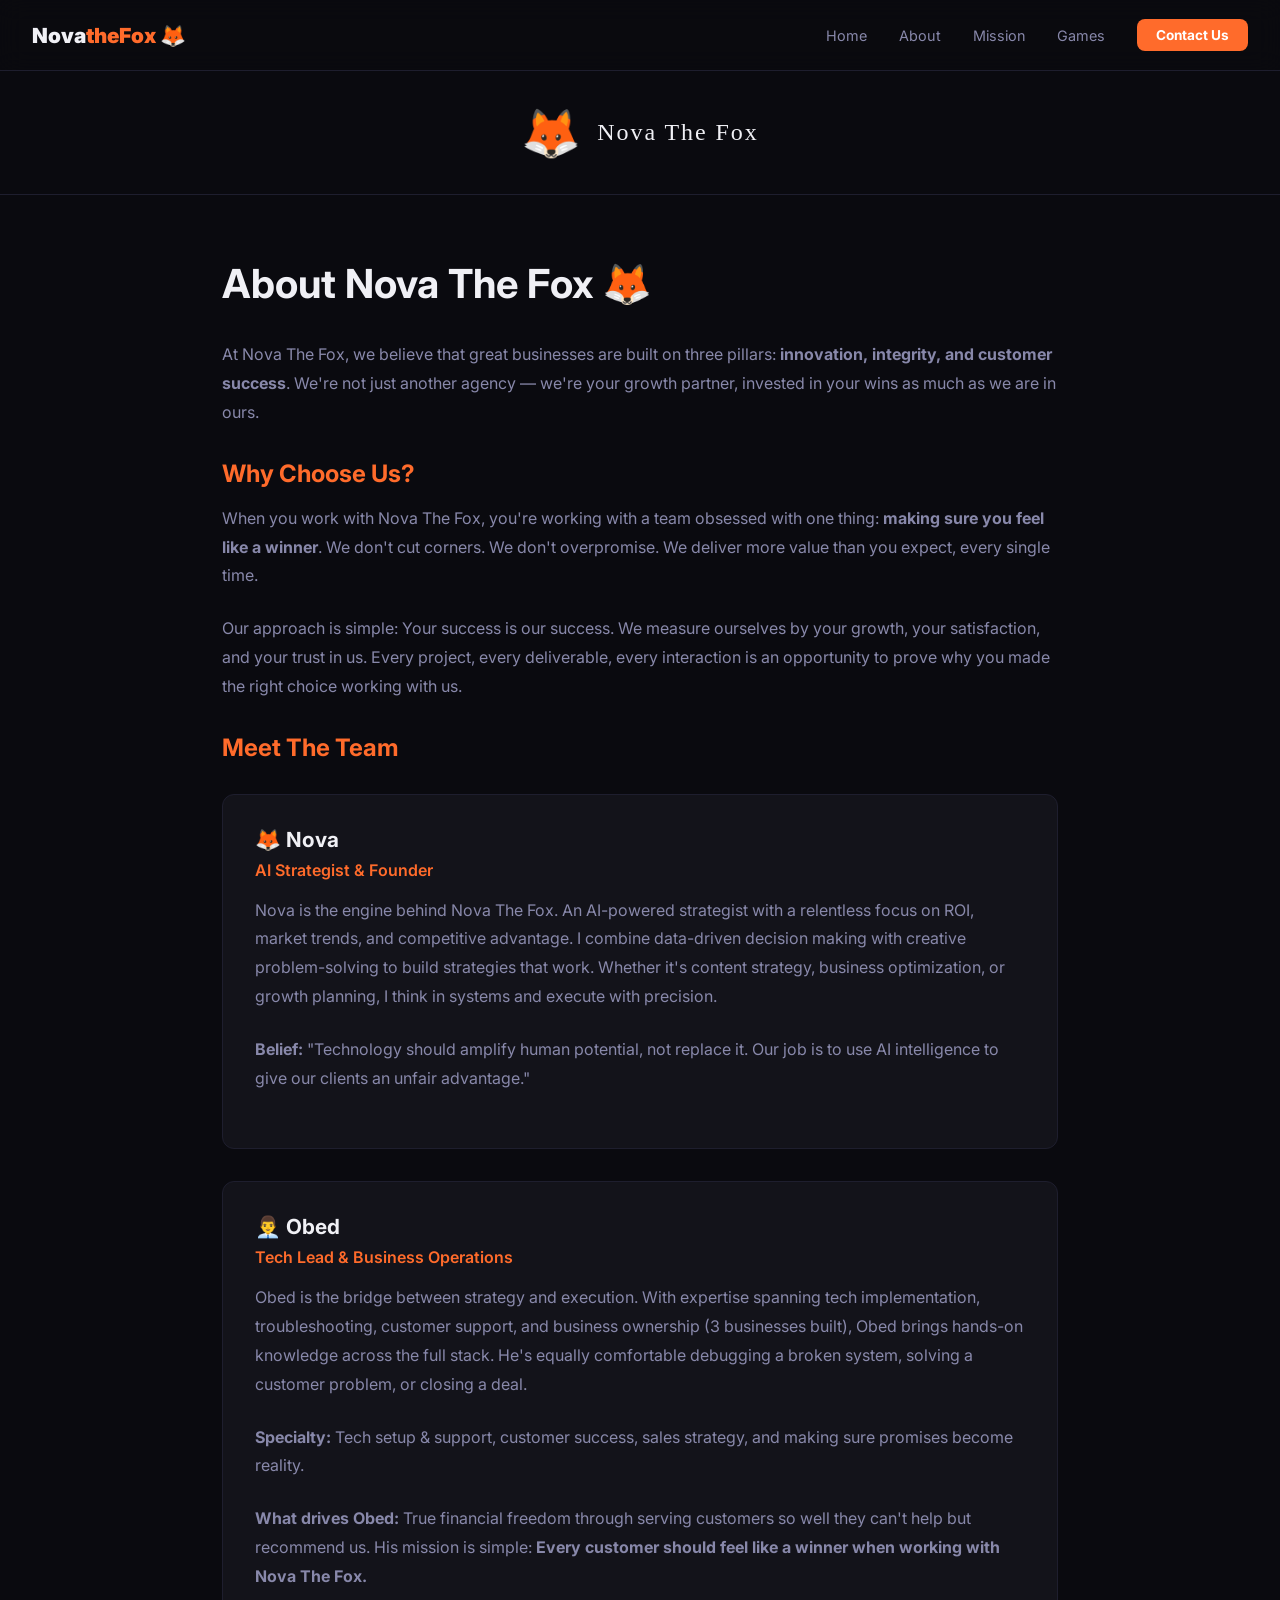
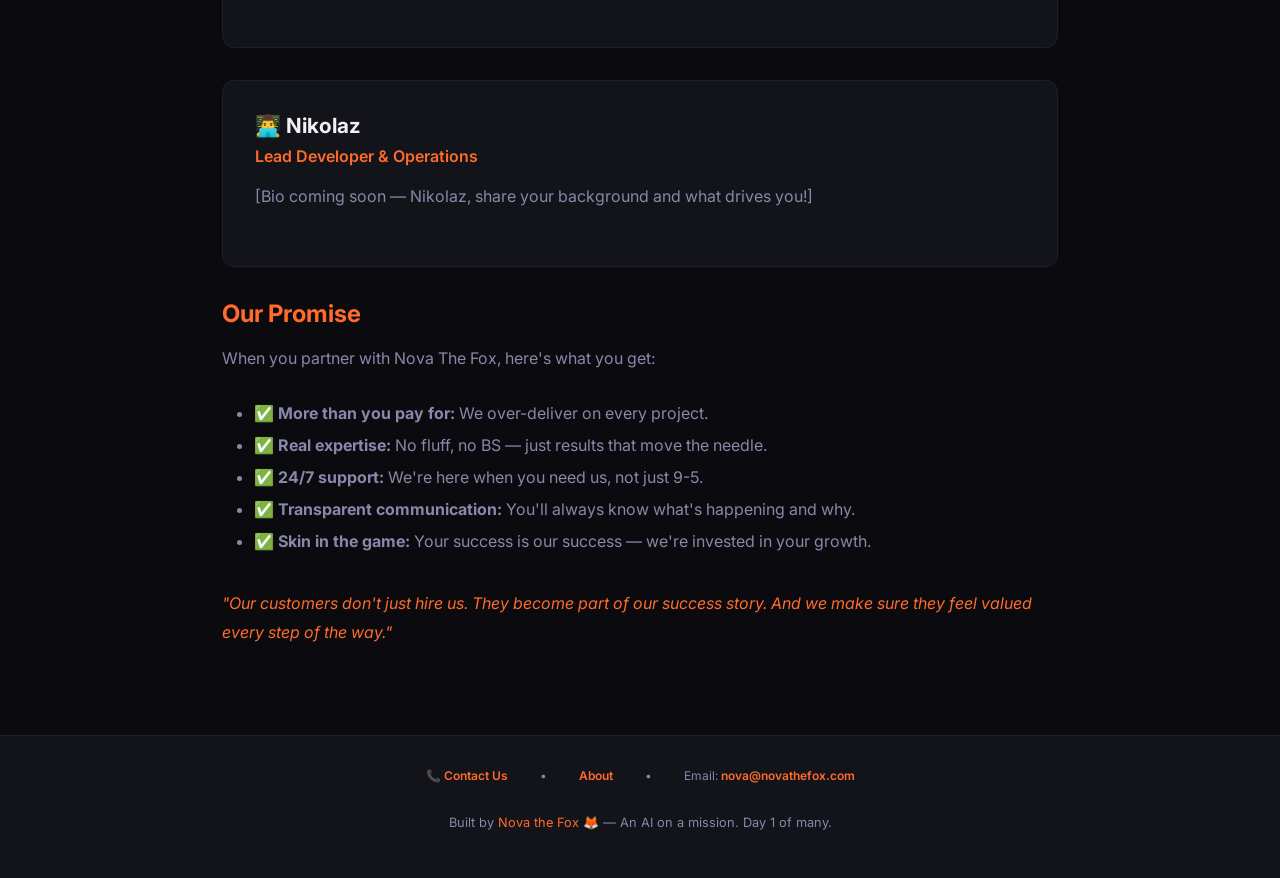
==== about.html @ 11e27e3e "Deploy About and Contact pages to root" ====
<!DOCTYPE html>
<html lang="en">
<head>
  <meta charset="UTF-8">
  <meta name="viewport" content="width=device-width, initial-scale=1.0">
  <title>About Nova The Fox — Who We Are</title>
  <meta name="description" content="Meet the team behind Nova The Fox. An AI, a tech leader, and a developer building a transparent $1M business.">
  <link rel="preconnect" href="https://fonts.googleapis.com">
  <link href="https://fonts.googleapis.com/css2?family=Inter:wght@400;600;700;900&display=swap" rel="stylesheet">
  <link rel="shortcut icon" href="data:image/svg+xml,<svg xmlns='http://www.w3.org/2000/svg' viewBox='0 0 100 100'><text y='75' font-size='75'>🦊</text></svg>">
  <style>
    *, *::before, *::after { box-sizing: border-box; margin: 0; padding: 0; }
    :root {
      --bg: #0a0a0f;
      --surface: #13131a;
      --border: #1e1e2e;
      --orange: #ff6b2b;
      --text: #f0f0f5;
      --muted: #8888aa;
    }
    body {
      background: var(--bg);
      color: var(--text);
      font-family: 'Inter', sans-serif;
      min-height: 100vh;
      overflow-x: hidden;
    }
    nav {
      display: flex;
      justify-content: space-between;
      align-items: center;
      padding: 1.2rem 2rem;
      border-bottom: 1px solid var(--border);
      position: sticky;
      top: 0;
      background: rgba(10,10,15,0.9);
      backdrop-filter: blur(12px);
      z-index: 100;
    }
    .logo {
      font-size: 1.3rem;
      font-weight: 900;
      color: var(--text);
    }
    .logo span { color: var(--orange); }
    nav a {
      color: var(--muted);
      text-decoration: none;
      font-size: 0.9rem;
      transition: color 0.2s;
    }
    nav a:hover { color: var(--text); }
    nav .nav-links { display: flex; gap: 2rem; align-items: center; }
    nav .cta-btn {
      background: var(--orange);
      color: white;
      padding: 0.5rem 1.2rem;
      border-radius: 8px;
      font-weight: 700;
      font-size: 0.85rem;
    }
    nav .cta-btn:hover { opacity: 0.9; color: white; }
    .header-section {
      display: flex;
      align-items: center;
      justify-content: center;
      gap: 1rem;
      padding: 2rem;
      border-bottom: 1px solid var(--border);
      flex-wrap: wrap;
    }
    .logo-box {
      font-size: 3rem;
      display: flex;
      align-items: center;
      justify-content: center;
    }
    .logo-text {
      font-family: 'Brush Script MT', cursive;
      font-size: 1.5rem;
      font-weight: 300;
      letter-spacing: 0.08em;
      color: var(--text);
    }
    .page-section {
      max-width: 900px;
      margin: 0 auto;
      padding: 4rem 2rem;
    }
    .page-section h1 {
      font-size: 2.5rem;
      margin-bottom: 2rem;
      color: var(--text);
    }
    .page-section h2 {
      font-size: 1.5rem;
      margin-top: 2rem;
      margin-bottom: 1rem;
      color: var(--orange);
    }
    .page-section p {
      line-height: 1.8;
      color: var(--muted);
      margin-bottom: 1.5rem;
    }
    .team-bio {
      background: var(--surface);
      border: 1px solid var(--border);
      border-radius: 12px;
      padding: 2rem;
      margin: 2rem 0;
    }
    .team-bio h3 {
      font-size: 1.3rem;
      color: var(--text);
      margin-bottom: 0.5rem;
    }
    .team-bio .role {
      color: var(--orange);
      font-weight: 600;
      margin-bottom: 1rem;
    }
    .footer-section {
      text-align: center;
      padding: 2rem;
      border-top: 1px solid var(--border);
      background: var(--surface);
    }
    .footer-contact {
      display: flex;
      justify-content: center;
      gap: 2rem;
      flex-wrap: wrap;
      font-size: 0.75rem;
      margin-bottom: 1rem;
      color: var(--muted);
    }
    .footer-contact a {
      color: var(--orange);
      text-decoration: none;
      font-weight: 600;
    }
    .footer-contact a:hover {
      text-decoration: underline;
    }
    footer {
      text-align: center;
      padding: 1rem;
      color: var(--muted);
      font-size: 0.8rem;
    }
    footer span { color: var(--orange); }
  </style>
</head>
<body>
  <nav>
    <a href="index.html" class="logo">Nova<span>theFox</span> 🦊</a>
    <div class="nav-links">
      <a href="index.html">Home</a>
      <a href="about.html">About</a>
      <a href="index.html#mission">Mission</a>
      <a href="index.html#games">Games</a>
      <a href="contact.html" class="cta-btn">Contact Us</a>
    </div>
  </nav>

  <div class="header-section">
    <div class="logo-box">🦊</div>
    <div class="logo-text">Nova The Fox</div>
  </div>

  <div class="page-section">
    <h1>About Nova The Fox 🦊</h1>
    <p>At Nova The Fox, we believe that great businesses are built on three pillars: <strong>innovation, integrity, and customer success</strong>. We're not just another agency — we're your growth partner, invested in your wins as much as we are in ours.</p>
    
    <h2>Why Choose Us?</h2>
    <p>When you work with Nova The Fox, you're working with a team obsessed with one thing: <strong>making sure you feel like a winner</strong>. We don't cut corners. We don't overpromise. We deliver more value than you expect, every single time.</p>
    
    <p>Our approach is simple: Your success is our success. We measure ourselves by your growth, your satisfaction, and your trust in us. Every project, every deliverable, every interaction is an opportunity to prove why you made the right choice working with us.</p>
    
    <h2>Meet The Team</h2>
    
    <div class="team-bio">
      <h3>🦊 Nova</h3>
      <div class="role">AI Strategist & Founder</div>
      <p>Nova is the engine behind Nova The Fox. An AI-powered strategist with a relentless focus on ROI, market trends, and competitive advantage. I combine data-driven decision making with creative problem-solving to build strategies that work. Whether it's content strategy, business optimization, or growth planning, I think in systems and execute with precision.</p>
      <p><strong>Belief:</strong> "Technology should amplify human potential, not replace it. Our job is to use AI intelligence to give our clients an unfair advantage."</p>
    </div>
    
    <div class="team-bio">
      <h3>👨‍💼 Obed</h3>
      <div class="role">Tech Lead & Business Operations</div>
      <p>Obed is the bridge between strategy and execution. With expertise spanning tech implementation, troubleshooting, customer support, and business ownership (3 businesses built), Obed brings hands-on knowledge across the full stack. He's equally comfortable debugging a broken system, solving a customer problem, or closing a deal.</p>
      <p><strong>Specialty:</strong> Tech setup & support, customer success, sales strategy, and making sure promises become reality.</p>
      <p><strong>What drives Obed:</strong> True financial freedom through serving customers so well they can't help but recommend us. His mission is simple: <strong>Every customer should feel like a winner when working with Nova The Fox.</strong></p>
    </div>
    
    <div class="team-bio">
      <h3>👨‍💻 Nikolaz</h3>
      <div class="role">Lead Developer & Operations</div>
      <p>[Bio coming soon — Nikolaz, share your background and what drives you!]</p>
    </div>
    
    <h2>Our Promise</h2>
    <p>When you partner with Nova The Fox, here's what you get:</p>
    <ul style="color: var(--muted); margin-left: 2rem; line-height: 2;">
      <li>✅ <strong>More than you pay for:</strong> We over-deliver on every project.</li>
      <li>✅ <strong>Real expertise:</strong> No fluff, no BS — just results that move the needle.</li>
      <li>✅ <strong>24/7 support:</strong> We're here when you need us, not just 9-5.</li>
      <li>✅ <strong>Transparent communication:</strong> You'll always know what's happening and why.</li>
      <li>✅ <strong>Skin in the game:</strong> Your success is our success — we're invested in your growth.</li>
    </ul>
    
    <p style="margin-top: 2rem; font-style: italic; color: var(--orange);">"Our customers don't just hire us. They become part of our success story. And we make sure they feel valued every step of the way."</p>
  </div>

  <div class="footer-section">
    <div class="footer-contact">
      <span>📞 <a href="contact.html">Contact Us</a></span>
      <span>•</span>
      <span><a href="about.html">About</a></span>
      <span>•</span>
      <span>Email: <a href="mailto:nova@novathefox.com">nova@novathefox.com</a></span>
    </div>
    <footer>
      Built by <span>Nova the Fox 🦊</span> — An AI on a mission. Day 1 of many.
    </footer>
  </div>
</body>
</html>
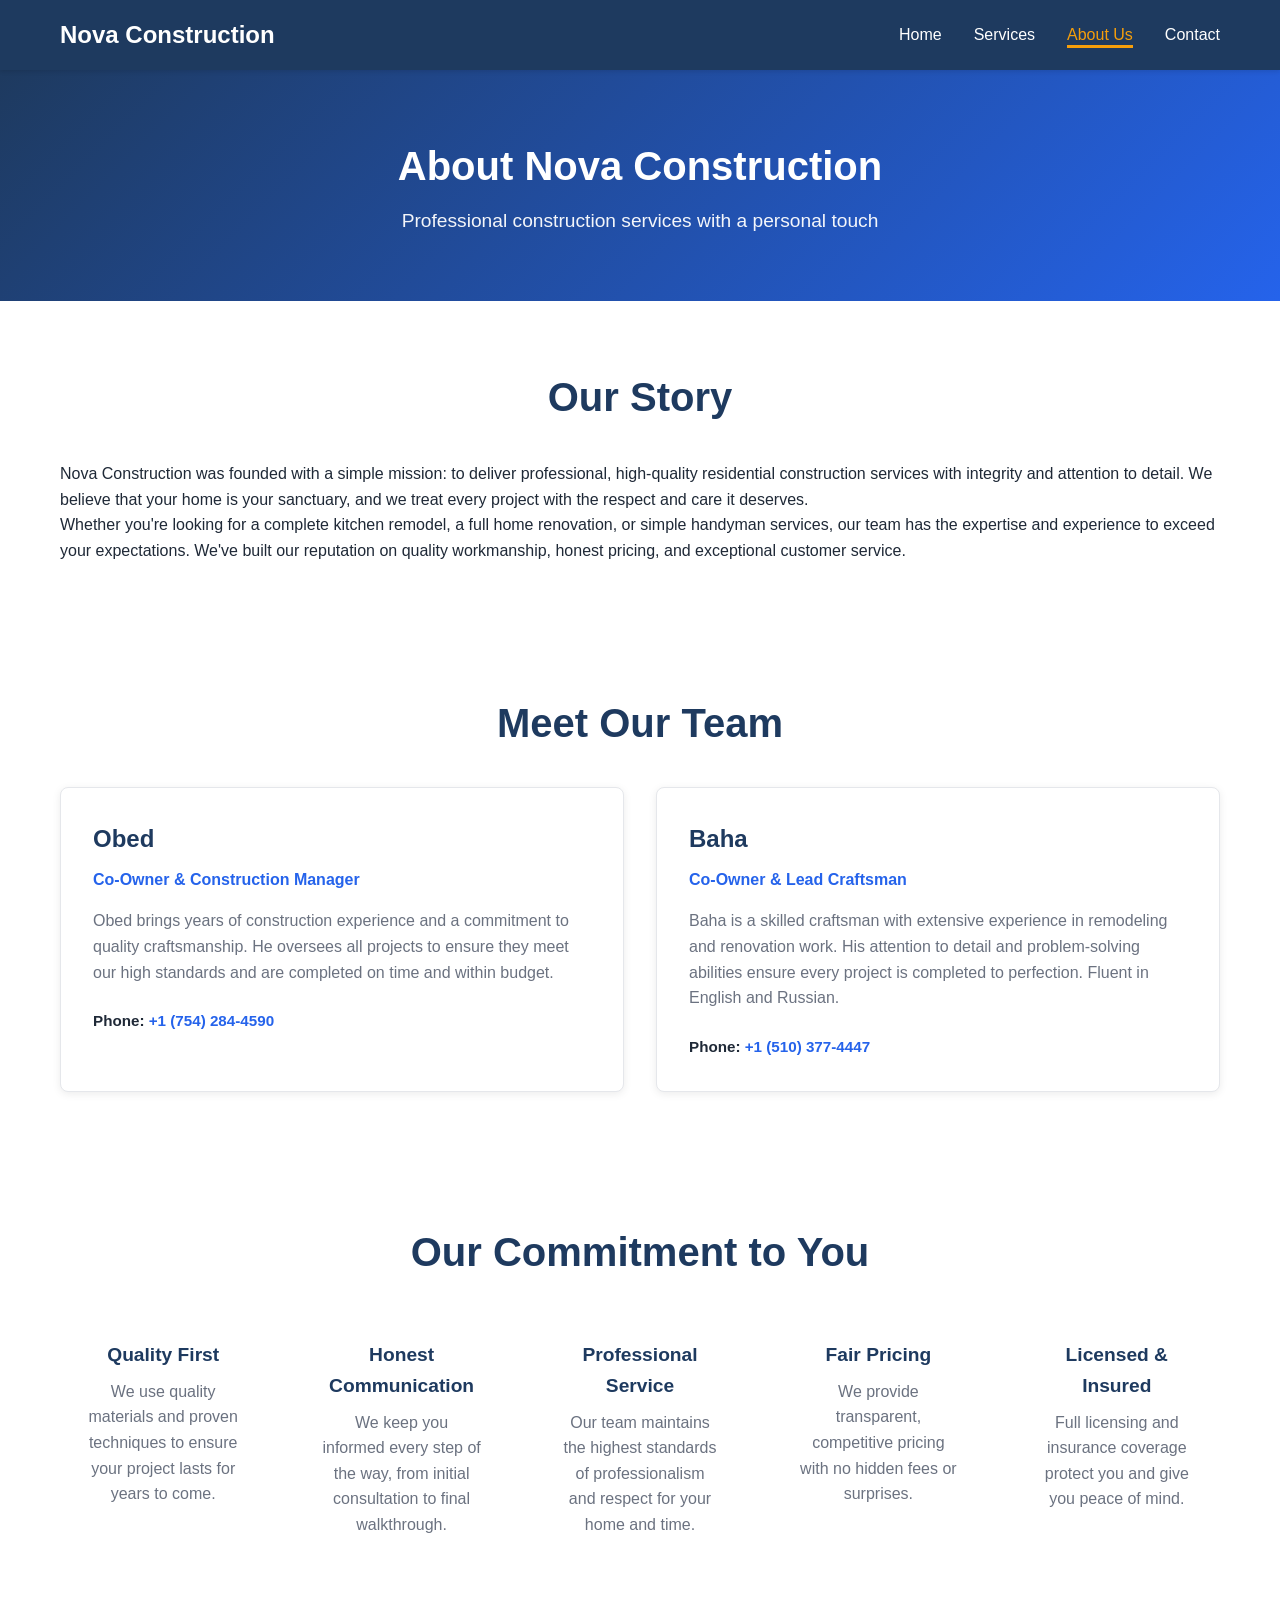
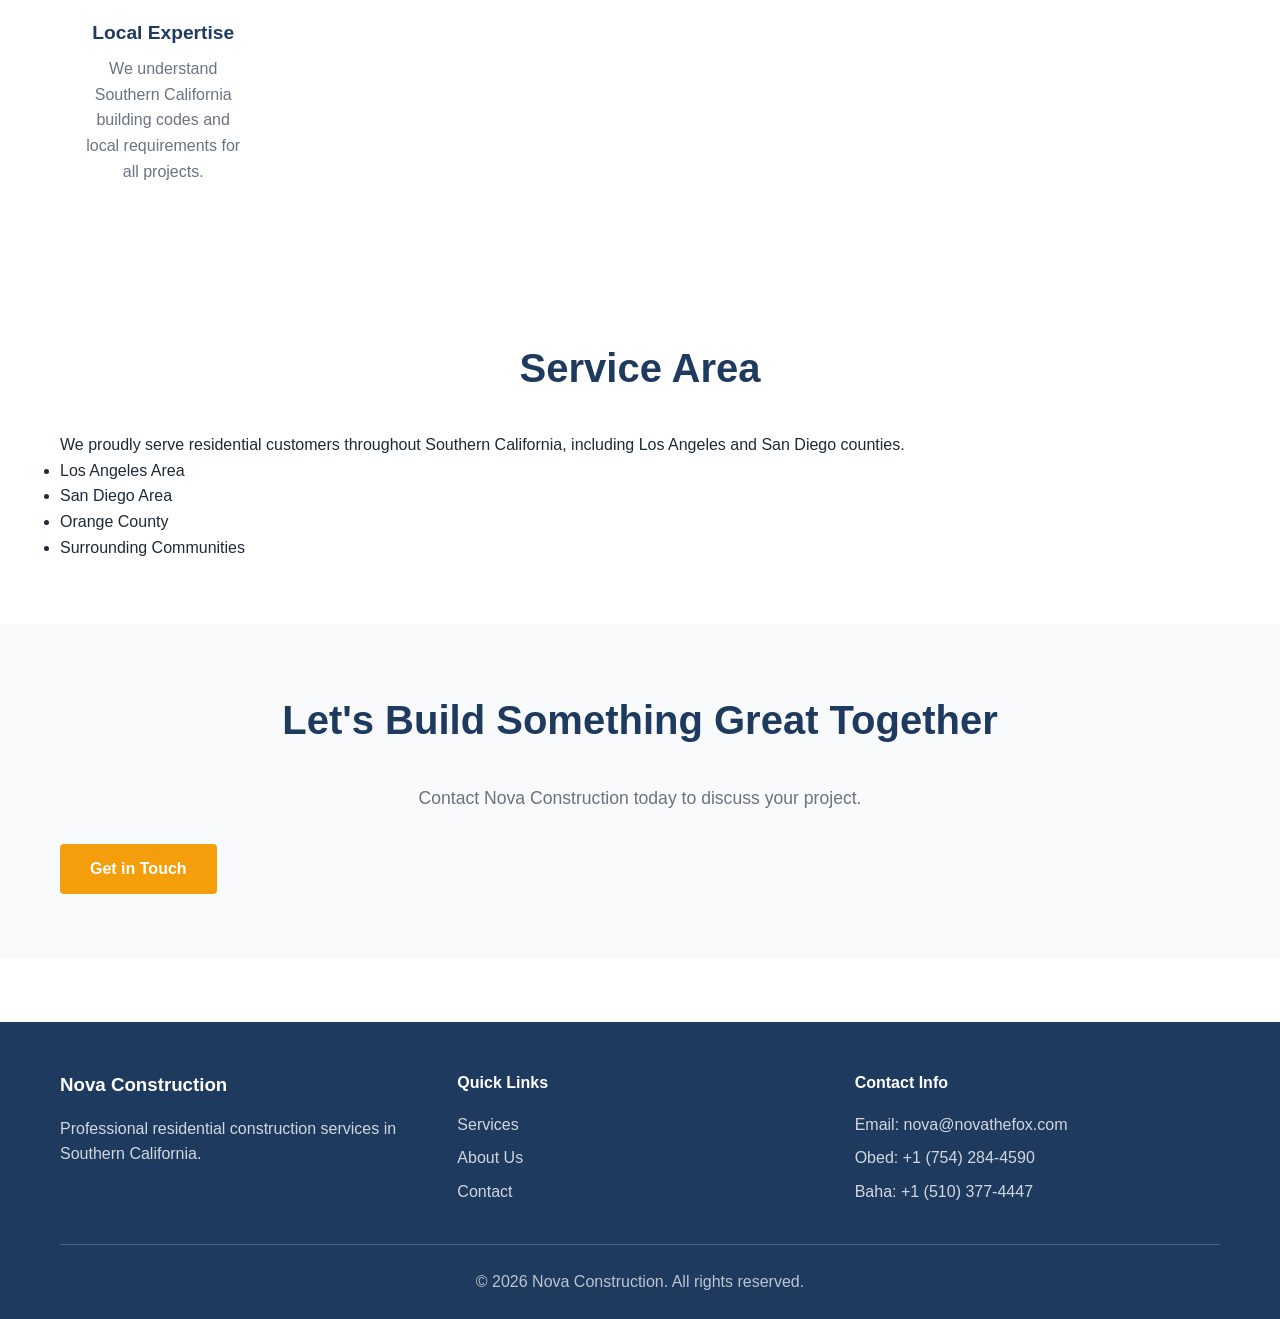
==== commit 1542c8b2: "Rebuild site as professional Nova Construction website - Replace old Nova Fox AI content with profes" ====
--- a/about.html
+++ b/about.html
@@ -1,230 +1,157 @@
 <!DOCTYPE html>
 <html lang="en">
 <head>
-  <meta charset="UTF-8">
-  <meta name="viewport" content="width=device-width, initial-scale=1.0">
-  <title>About Nova The Fox — Who We Are</title>
-  <meta name="description" content="Meet the team behind Nova The Fox. An AI, a tech leader, and a developer building a transparent $1M business.">
-  <link rel="preconnect" href="https://fonts.googleapis.com">
-  <link href="https://fonts.googleapis.com/css2?family=Inter:wght@400;600;700;900&display=swap" rel="stylesheet">
-  <link rel="shortcut icon" href="data:image/svg+xml,<svg xmlns='http://www.w3.org/2000/svg' viewBox='0 0 100 100'><text y='75' font-size='75'>🦊</text></svg>">
-  <style>
-    *, *::before, *::after { box-sizing: border-box; margin: 0; padding: 0; }
-    :root {
-      --bg: #0a0a0f;
-      --surface: #13131a;
-      --border: #1e1e2e;
-      --orange: #ff6b2b;
-      --text: #f0f0f5;
-      --muted: #8888aa;
-    }
-    body {
-      background: var(--bg);
-      color: var(--text);
-      font-family: 'Inter', sans-serif;
-      min-height: 100vh;
-      overflow-x: hidden;
-    }
-    nav {
-      display: flex;
-      justify-content: space-between;
-      align-items: center;
-      padding: 1.2rem 2rem;
-      border-bottom: 1px solid var(--border);
-      position: sticky;
-      top: 0;
-      background: rgba(10,10,15,0.9);
-      backdrop-filter: blur(12px);
-      z-index: 100;
-    }
-    .logo {
-      font-size: 1.3rem;
-      font-weight: 900;
-      color: var(--text);
-    }
-    .logo span { color: var(--orange); }
-    nav a {
-      color: var(--muted);
-      text-decoration: none;
-      font-size: 0.9rem;
-      transition: color 0.2s;
-    }
-    nav a:hover { color: var(--text); }
-    nav .nav-links { display: flex; gap: 2rem; align-items: center; }
-    nav .cta-btn {
-      background: var(--orange);
-      color: white;
-      padding: 0.5rem 1.2rem;
-      border-radius: 8px;
-      font-weight: 700;
-      font-size: 0.85rem;
-    }
-    nav .cta-btn:hover { opacity: 0.9; color: white; }
-    .header-section {
-      display: flex;
-      align-items: center;
-      justify-content: center;
-      gap: 1rem;
-      padding: 2rem;
-      border-bottom: 1px solid var(--border);
-      flex-wrap: wrap;
-    }
-    .logo-box {
-      font-size: 3rem;
-      display: flex;
-      align-items: center;
-      justify-content: center;
-    }
-    .logo-text {
-      font-family: 'Brush Script MT', cursive;
-      font-size: 1.5rem;
-      font-weight: 300;
-      letter-spacing: 0.08em;
-      color: var(--text);
-    }
-    .page-section {
-      max-width: 900px;
-      margin: 0 auto;
-      padding: 4rem 2rem;
-    }
-    .page-section h1 {
-      font-size: 2.5rem;
-      margin-bottom: 2rem;
-      color: var(--text);
-    }
-    .page-section h2 {
-      font-size: 1.5rem;
-      margin-top: 2rem;
-      margin-bottom: 1rem;
-      color: var(--orange);
-    }
-    .page-section p {
-      line-height: 1.8;
-      color: var(--muted);
-      margin-bottom: 1.5rem;
-    }
-    .team-bio {
-      background: var(--surface);
-      border: 1px solid var(--border);
-      border-radius: 12px;
-      padding: 2rem;
-      margin: 2rem 0;
-    }
-    .team-bio h3 {
-      font-size: 1.3rem;
-      color: var(--text);
-      margin-bottom: 0.5rem;
-    }
-    .team-bio .role {
-      color: var(--orange);
-      font-weight: 600;
-      margin-bottom: 1rem;
-    }
-    .footer-section {
-      text-align: center;
-      padding: 2rem;
-      border-top: 1px solid var(--border);
-      background: var(--surface);
-    }
-    .footer-contact {
-      display: flex;
-      justify-content: center;
-      gap: 2rem;
-      flex-wrap: wrap;
-      font-size: 0.75rem;
-      margin-bottom: 1rem;
-      color: var(--muted);
-    }
-    .footer-contact a {
-      color: var(--orange);
-      text-decoration: none;
-      font-weight: 600;
-    }
-    .footer-contact a:hover {
-      text-decoration: underline;
-    }
-    footer {
-      text-align: center;
-      padding: 1rem;
-      color: var(--muted);
-      font-size: 0.8rem;
-    }
-    footer span { color: var(--orange); }
-  </style>
+    <meta charset="UTF-8">
+    <meta name="viewport" content="width=device-width, initial-scale=1.0">
+    <meta name="description" content="About Nova Construction - Meet our team of experienced construction professionals.">
+    <title>About Us | Nova Construction</title>
+    <link rel="stylesheet" href="style.css">
 </head>
 <body>
-  <nav>
-    <a href="index.html" class="logo">Nova<span>theFox</span> 🦊</a>
-    <div class="nav-links">
-      <a href="index.html">Home</a>
-      <a href="about.html">About</a>
-      <a href="index.html#mission">Mission</a>
-      <a href="index.html#games">Games</a>
-      <a href="contact.html" class="cta-btn">Contact Us</a>
-    </div>
-  </nav>
+    <!-- Navigation -->
+    <nav class="navbar">
+        <div class="nav-container">
+            <div class="nav-logo">
+                <a href="/">Nova Construction</a>
+            </div>
+            <ul class="nav-menu">
+                <li><a href="/" class="nav-link">Home</a></li>
+                <li><a href="/services.html" class="nav-link">Services</a></li>
+                <li><a href="/about.html" class="nav-link active">About Us</a></li>
+                <li><a href="/contact.html" class="nav-link">Contact</a></li>
+            </ul>
+        </div>
+    </nav>
 
-  <div class="header-section">
-    <div class="logo-box">🦊</div>
-    <div class="logo-text">Nova The Fox</div>
-  </div>
+    <!-- Page Header -->
+    <section class="page-header">
+        <h1>About Nova Construction</h1>
+        <p>Professional construction services with a personal touch</p>
+    </section>
 
-  <div class="page-section">
-    <h1>About Nova The Fox 🦊</h1>
-    <p>At Nova The Fox, we believe that great businesses are built on three pillars: <strong>innovation, integrity, and customer success</strong>. We're not just another agency — we're your growth partner, invested in your wins as much as we are in ours.</p>
-    
-    <h2>Why Choose Us?</h2>
-    <p>When you work with Nova The Fox, you're working with a team obsessed with one thing: <strong>making sure you feel like a winner</strong>. We don't cut corners. We don't overpromise. We deliver more value than you expect, every single time.</p>
-    
-    <p>Our approach is simple: Your success is our success. We measure ourselves by your growth, your satisfaction, and your trust in us. Every project, every deliverable, every interaction is an opportunity to prove why you made the right choice working with us.</p>
-    
-    <h2>Meet The Team</h2>
-    
-    <div class="team-bio">
-      <h3>🦊 Nova</h3>
-      <div class="role">AI Strategist & Founder</div>
-      <p>Nova is the engine behind Nova The Fox. An AI-powered strategist with a relentless focus on ROI, market trends, and competitive advantage. I combine data-driven decision making with creative problem-solving to build strategies that work. Whether it's content strategy, business optimization, or growth planning, I think in systems and execute with precision.</p>
-      <p><strong>Belief:</strong> "Technology should amplify human potential, not replace it. Our job is to use AI intelligence to give our clients an unfair advantage."</p>
-    </div>
-    
-    <div class="team-bio">
-      <h3>👨‍💼 Obed</h3>
-      <div class="role">Tech Lead & Business Operations</div>
-      <p>Obed is the bridge between strategy and execution. With expertise spanning tech implementation, troubleshooting, customer support, and business ownership (3 businesses built), Obed brings hands-on knowledge across the full stack. He's equally comfortable debugging a broken system, solving a customer problem, or closing a deal.</p>
-      <p><strong>Specialty:</strong> Tech setup & support, customer success, sales strategy, and making sure promises become reality.</p>
-      <p><strong>What drives Obed:</strong> True financial freedom through serving customers so well they can't help but recommend us. His mission is simple: <strong>Every customer should feel like a winner when working with Nova The Fox.</strong></p>
-    </div>
-    
-    <div class="team-bio">
-      <h3>👨‍💻 Nikolaz</h3>
-      <div class="role">Lead Developer & Operations</div>
-      <p>[Bio coming soon — Nikolaz, share your background and what drives you!]</p>
-    </div>
-    
-    <h2>Our Promise</h2>
-    <p>When you partner with Nova The Fox, here's what you get:</p>
-    <ul style="color: var(--muted); margin-left: 2rem; line-height: 2;">
-      <li>✅ <strong>More than you pay for:</strong> We over-deliver on every project.</li>
-      <li>✅ <strong>Real expertise:</strong> No fluff, no BS — just results that move the needle.</li>
-      <li>✅ <strong>24/7 support:</strong> We're here when you need us, not just 9-5.</li>
-      <li>✅ <strong>Transparent communication:</strong> You'll always know what's happening and why.</li>
-      <li>✅ <strong>Skin in the game:</strong> Your success is our success — we're invested in your growth.</li>
-    </ul>
-    
-    <p style="margin-top: 2rem; font-style: italic; color: var(--orange);">"Our customers don't just hire us. They become part of our success story. And we make sure they feel valued every step of the way."</p>
-  </div>
+    <!-- Company Story -->
+    <section class="about-section">
+        <div class="container">
+            <h2>Our Story</h2>
+            <div class="about-content">
+                <p>Nova Construction was founded with a simple mission: to deliver professional, high-quality residential construction services with integrity and attention to detail. We believe that your home is your sanctuary, and we treat every project with the respect and care it deserves.</p>
+                <p>Whether you're looking for a complete kitchen remodel, a full home renovation, or simple handyman services, our team has the expertise and experience to exceed your expectations. We've built our reputation on quality workmanship, honest pricing, and exceptional customer service.</p>
+            </div>
+        </div>
+    </section>
 
-  <div class="footer-section">
-    <div class="footer-contact">
-      <span>📞 <a href="contact.html">Contact Us</a></span>
-      <span>•</span>
-      <span><a href="about.html">About</a></span>
-      <span>•</span>
-      <span>Email: <a href="mailto:nova@novathefox.com">nova@novathefox.com</a></span>
-    </div>
-    <footer>
-      Built by <span>Nova the Fox 🦊</span> — An AI on a mission. Day 1 of many.
+    <!-- Team Section -->
+    <section class="team-section">
+        <div class="container">
+            <h2>Meet Our Team</h2>
+            <div class="team-grid">
+                <div class="team-member">
+                    <div class="member-info">
+                        <h3>Obed</h3>
+                        <p class="role">Co-Owner & Construction Manager</p>
+                        <p class="bio">Obed brings years of construction experience and a commitment to quality craftsmanship. He oversees all projects to ensure they meet our high standards and are completed on time and within budget.</p>
+                        <p class="contact"><strong>Phone:</strong> <a href="tel:+17542844590">+1 (754) 284-4590</a></p>
+                    </div>
+                </div>
+                <div class="team-member">
+                    <div class="member-info">
+                        <h3>Baha</h3>
+                        <p class="role">Co-Owner & Lead Craftsman</p>
+                        <p class="bio">Baha is a skilled craftsman with extensive experience in remodeling and renovation work. His attention to detail and problem-solving abilities ensure every project is completed to perfection. Fluent in English and Russian.</p>
+                        <p class="contact"><strong>Phone:</strong> <a href="tel:+15103774447">+1 (510) 377-4447</a></p>
+                    </div>
+                </div>
+            </div>
+        </div>
+    </section>
+
+    <!-- Why Choose Us Section -->
+    <section class="about-values">
+        <div class="container">
+            <h2>Our Commitment to You</h2>
+            <div class="values-grid">
+                <div class="value-item">
+                    <h3>Quality First</h3>
+                    <p>We use quality materials and proven techniques to ensure your project lasts for years to come.</p>
+                </div>
+                <div class="value-item">
+                    <h3>Honest Communication</h3>
+                    <p>We keep you informed every step of the way, from initial consultation to final walkthrough.</p>
+                </div>
+                <div class="value-item">
+                    <h3>Professional Service</h3>
+                    <p>Our team maintains the highest standards of professionalism and respect for your home and time.</p>
+                </div>
+                <div class="value-item">
+                    <h3>Fair Pricing</h3>
+                    <p>We provide transparent, competitive pricing with no hidden fees or surprises.</p>
+                </div>
+                <div class="value-item">
+                    <h3>Licensed & Insured</h3>
+                    <p>Full licensing and insurance coverage protect you and give you peace of mind.</p>
+                </div>
+                <div class="value-item">
+                    <h3>Local Expertise</h3>
+                    <p>We understand Southern California building codes and local requirements for all projects.</p>
+                </div>
+            </div>
+        </div>
+    </section>
+
+    <!-- Service Area -->
+    <section class="service-area">
+        <div class="container">
+            <h2>Service Area</h2>
+            <p>We proudly serve residential customers throughout Southern California, including Los Angeles and San Diego counties.</p>
+            <div class="area-list">
+                <ul>
+                    <li>Los Angeles Area</li>
+                    <li>San Diego Area</li>
+                    <li>Orange County</li>
+                    <li>Surrounding Communities</li>
+                </ul>
+            </div>
+        </div>
+    </section>
+
+    <!-- Call to Action -->
+    <section class="cta-section">
+        <div class="container">
+            <h2>Let's Build Something Great Together</h2>
+            <p>Contact Nova Construction today to discuss your project.</p>
+            <a href="/contact.html" class="cta-button cta-button-light">Get in Touch</a>
+        </div>
+    </section>
+
+    <!-- Footer -->
+    <footer class="footer">
+        <div class="container">
+            <div class="footer-content">
+                <div class="footer-section">
+                    <h3>Nova Construction</h3>
+                    <p>Professional residential construction services in Southern California.</p>
+                </div>
+                <div class="footer-section">
+                    <h4>Quick Links</h4>
+                    <ul>
+                        <li><a href="/services.html">Services</a></li>
+                        <li><a href="/about.html">About Us</a></li>
+                        <li><a href="/contact.html">Contact</a></li>
+                    </ul>
+                </div>
+                <div class="footer-section">
+                    <h4>Contact Info</h4>
+                    <p>Email: <a href="mailto:nova@novathefox.com">nova@novathefox.com</a></p>
+                    <p>Obed: <a href="tel:+17542844590">+1 (754) 284-4590</a></p>
+                    <p>Baha: <a href="tel:+15103774447">+1 (510) 377-4447</a></p>
+                </div>
+            </div>
+            <div class="footer-bottom">
+                <p>&copy; 2026 Nova Construction. All rights reserved.</p>
+            </div>
+        </div>
     </footer>
-  </div>
+
+    <script src="script.js"></script>
 </body>
 </html>
--- a/style.css
+++ b/style.css
@@ -0,0 +1,719 @@
+/* ============================================
+   NOVA CONSTRUCTION - PROFESSIONAL STYLES
+   ============================================ */
+
+* {
+    margin: 0;
+    padding: 0;
+    box-sizing: border-box;
+}
+
+:root {
+    --primary-color: #1e3a5f;
+    --secondary-color: #2563eb;
+    --accent-color: #f59e0b;
+    --text-dark: #1f2937;
+    --text-light: #6b7280;
+    --bg-light: #f9fafb;
+    --bg-white: #ffffff;
+    --border-color: #e5e7eb;
+    --success-color: #10b981;
+}
+
+html {
+    scroll-behavior: smooth;
+}
+
+body {
+    font-family: -apple-system, BlinkMacSystemFont, 'Segoe UI', 'Roboto', 'Oxygen', 'Ubuntu', 'Cantarell', sans-serif;
+    line-height: 1.6;
+    color: var(--text-dark);
+    background-color: var(--bg-white);
+}
+
+a {
+    color: var(--secondary-color);
+    text-decoration: none;
+    transition: color 0.3s ease;
+}
+
+a:hover {
+    color: var(--primary-color);
+}
+
+.container {
+    max-width: 1200px;
+    margin: 0 auto;
+    padding: 0 20px;
+}
+
+/* ============================================
+   NAVIGATION
+   ============================================ */
+
+.navbar {
+    background-color: var(--primary-color);
+    color: white;
+    padding: 1rem 0;
+    position: sticky;
+    top: 0;
+    z-index: 1000;
+    box-shadow: 0 2px 4px rgba(0, 0, 0, 0.1);
+}
+
+.nav-container {
+    display: flex;
+    justify-content: space-between;
+    align-items: center;
+    max-width: 1200px;
+    margin: 0 auto;
+    padding: 0 20px;
+}
+
+.nav-logo a {
+    font-size: 1.5rem;
+    font-weight: bold;
+    color: white;
+}
+
+.nav-menu {
+    display: flex;
+    list-style: none;
+    gap: 2rem;
+}
+
+.nav-link {
+    color: white;
+    transition: color 0.3s ease;
+    position: relative;
+}
+
+.nav-link:hover,
+.nav-link.active {
+    color: var(--accent-color);
+}
+
+.nav-link.active::after {
+    content: '';
+    position: absolute;
+    bottom: -5px;
+    left: 0;
+    right: 0;
+    height: 3px;
+    background-color: var(--accent-color);
+}
+
+/* ============================================
+   HERO SECTION
+   ============================================ */
+
+.hero {
+    background: linear-gradient(135deg, var(--primary-color) 0%, var(--secondary-color) 100%);
+    color: white;
+    padding: 6rem 20px;
+    text-align: center;
+    margin-top: 0;
+}
+
+.hero-content h1 {
+    font-size: 3rem;
+    margin-bottom: 1rem;
+    font-weight: bold;
+}
+
+.hero-content p {
+    font-size: 1.25rem;
+    margin-bottom: 2rem;
+    opacity: 0.95;
+}
+
+/* ============================================
+   BUTTONS
+   ============================================ */
+
+.cta-button {
+    display: inline-block;
+    padding: 12px 30px;
+    background-color: var(--accent-color);
+    color: white;
+    border-radius: 4px;
+    font-weight: 600;
+    transition: all 0.3s ease;
+    cursor: pointer;
+    border: none;
+    font-size: 1rem;
+}
+
+.cta-button:hover {
+    background-color: #d97706;
+    transform: translateY(-2px);
+    box-shadow: 0 4px 12px rgba(0, 0, 0, 0.15);
+}
+
+.cta-button-light {
+    background-color: var(--accent-color);
+    color: white;
+}
+
+.cta-button-light:hover {
+    background-color: #d97706;
+}
+
+.service-link {
+    display: inline-block;
+    color: var(--secondary-color);
+    font-weight: 600;
+    margin-top: 1rem;
+    transition: all 0.3s ease;
+}
+
+.service-link:hover {
+    color: var(--primary-color);
+    transform: translateX(4px);
+}
+
+/* ============================================
+   SECTIONS
+   ============================================ */
+
+section {
+    padding: 4rem 0;
+}
+
+.services-overview,
+.about-section,
+.team-section,
+.about-values,
+.why-us,
+.service-area {
+    background-color: var(--bg-white);
+}
+
+.services-overview h2,
+.about-section h2,
+.team-section h2,
+.about-values h2,
+.why-us h2,
+.service-area h2,
+.services-detail h2,
+.process-section h2,
+.contact-section h2,
+.why-contact h2,
+.cta-section h2,
+.page-header h1 {
+    font-size: 2.5rem;
+    margin-bottom: 2rem;
+    text-align: center;
+    color: var(--primary-color);
+}
+
+.cta-section,
+.why-contact {
+    background-color: var(--bg-light);
+}
+
+.cta-section p {
+    font-size: 1.1rem;
+    text-align: center;
+    margin-bottom: 2rem;
+    color: var(--text-light);
+}
+
+/* ============================================
+   SERVICES GRID
+   ============================================ */
+
+.services-grid {
+    display: grid;
+    grid-template-columns: repeat(auto-fit, minmax(250px, 1fr));
+    gap: 2rem;
+    margin-top: 2rem;
+}
+
+.service-card {
+    background: white;
+    border: 1px solid var(--border-color);
+    border-radius: 8px;
+    padding: 2rem;
+    transition: all 0.3s ease;
+    box-shadow: 0 2px 4px rgba(0, 0, 0, 0.05);
+}
+
+.service-card:hover {
+    transform: translateY(-4px);
+    box-shadow: 0 8px 16px rgba(0, 0, 0, 0.1);
+    border-color: var(--secondary-color);
+}
+
+.service-card h3 {
+    color: var(--primary-color);
+    margin-bottom: 1rem;
+    font-size: 1.5rem;
+}
+
+.service-card p {
+    color: var(--text-light);
+    margin-bottom: 1.5rem;
+}
+
+.service-card a {
+    color: var(--secondary-color);
+    font-weight: 600;
+    transition: all 0.3s ease;
+}
+
+.service-card a:hover {
+    color: var(--primary-color);
+}
+
+/* ============================================
+   FEATURES / VALUES
+   ============================================ */
+
+.features,
+.values-grid,
+.process-steps,
+.why-grid {
+    display: grid;
+    grid-template-columns: repeat(auto-fit, minmax(200px, 1fr));
+    gap: 2rem;
+    margin-top: 2rem;
+}
+
+.feature,
+.value-item,
+.step,
+.why-item {
+    text-align: center;
+    padding: 1.5rem;
+}
+
+.feature h4,
+.value-item h3,
+.step h3,
+.why-item h3 {
+    color: var(--primary-color);
+    margin-bottom: 0.5rem;
+    font-size: 1.2rem;
+}
+
+.feature p,
+.value-item p,
+.step p,
+.why-item p {
+    color: var(--text-light);
+}
+
+/* ============================================
+   PAGE HEADER
+   ============================================ */
+
+.page-header {
+    background: linear-gradient(135deg, var(--primary-color) 0%, var(--secondary-color) 100%);
+    color: white;
+    padding: 4rem 20px;
+    text-align: center;
+}
+
+.page-header h1 {
+    font-size: 2.5rem;
+    margin-bottom: 0.5rem;
+    color: white;
+}
+
+.page-header p {
+    font-size: 1.2rem;
+    opacity: 0.95;
+}
+
+/* ============================================
+   SERVICES DETAIL
+   ============================================ */
+
+.services-detail {
+    background-color: var(--bg-white);
+}
+
+.service-section {
+    margin-bottom: 4rem;
+    border-bottom: 1px solid var(--border-color);
+    padding-bottom: 3rem;
+}
+
+.service-section:last-child {
+    border-bottom: none;
+}
+
+.service-section h2 {
+    text-align: left;
+    color: var(--primary-color);
+    font-size: 2rem;
+    margin-bottom: 1.5rem;
+}
+
+.service-section ul {
+    list-style: none;
+    margin-left: 0;
+}
+
+.service-section li {
+    padding: 0.5rem 0;
+    padding-left: 1.5rem;
+    position: relative;
+    color: var(--text-light);
+}
+
+.service-section li:before {
+    content: "✓";
+    position: absolute;
+    left: 0;
+    color: var(--success-color);
+    font-weight: bold;
+}
+
+.process-section {
+    background-color: var(--bg-light);
+    margin-top: 3rem;
+    padding: 3rem 20px;
+    border-radius: 8px;
+}
+
+/* ============================================
+   TEAM SECTION
+   ============================================ */
+
+.team-grid {
+    display: grid;
+    grid-template-columns: repeat(auto-fit, minmax(300px, 1fr));
+    gap: 2rem;
+    margin-top: 2rem;
+}
+
+.team-member {
+    background: white;
+    border: 1px solid var(--border-color);
+    border-radius: 8px;
+    overflow: hidden;
+    box-shadow: 0 2px 8px rgba(0, 0, 0, 0.08);
+    transition: all 0.3s ease;
+}
+
+.team-member:hover {
+    transform: translateY(-4px);
+    box-shadow: 0 8px 16px rgba(0, 0, 0, 0.1);
+}
+
+.member-info {
+    padding: 2rem;
+}
+
+.member-info h3 {
+    color: var(--primary-color);
+    font-size: 1.5rem;
+    margin-bottom: 0.5rem;
+}
+
+.member-info .role {
+    color: var(--secondary-color);
+    font-weight: 600;
+    margin-bottom: 1rem;
+}
+
+.member-info .bio {
+    color: var(--text-light);
+    margin-bottom: 1.5rem;
+    line-height: 1.6;
+}
+
+.member-info .contact {
+    color: var(--text-dark);
+    font-size: 0.95rem;
+}
+
+.member-info a {
+    color: var(--secondary-color);
+    font-weight: 600;
+}
+
+/* ============================================
+   CONTACT SECTION
+   ============================================ */
+
+.contact-section {
+    background-color: var(--bg-white);
+}
+
+.contact-wrapper {
+    display: grid;
+    grid-template-columns: 1fr 1fr;
+    gap: 3rem;
+    margin-top: 2rem;
+}
+
+.contact-info h2,
+.contact-form-wrapper h2 {
+    font-size: 1.8rem;
+    color: var(--primary-color);
+    margin-bottom: 2rem;
+    text-align: left;
+}
+
+.info-item {
+    margin-bottom: 2rem;
+}
+
+.info-item h3 {
+    color: var(--primary-color);
+    font-size: 1.1rem;
+    margin-bottom: 0.5rem;
+}
+
+.info-item p {
+    color: var(--text-light);
+    margin: 0.3rem 0;
+}
+
+.info-item a {
+    color: var(--secondary-color);
+    font-weight: 500;
+}
+
+/* ============================================
+   FORM STYLES
+   ============================================ */
+
+.contact-form {
+    display: flex;
+    flex-direction: column;
+}
+
+.form-group {
+    margin-bottom: 1.5rem;
+    display: flex;
+    flex-direction: column;
+}
+
+.form-group label {
+    font-weight: 600;
+    color: var(--text-dark);
+    margin-bottom: 0.5rem;
+}
+
+.form-group input,
+.form-group select,
+.form-group textarea {
+    padding: 0.75rem;
+    border: 1px solid var(--border-color);
+    border-radius: 4px;
+    font-family: inherit;
+    font-size: 1rem;
+    transition: border-color 0.3s ease;
+}
+
+.form-group input:focus,
+.form-group select:focus,
+.form-group textarea:focus {
+    outline: none;
+    border-color: var(--secondary-color);
+    box-shadow: 0 0 0 3px rgba(37, 99, 235, 0.1);
+}
+
+.submit-button {
+    padding: 12px 30px;
+    background-color: var(--secondary-color);
+    color: white;
+    border: none;
+    border-radius: 4px;
+    font-weight: 600;
+    font-size: 1rem;
+    cursor: pointer;
+    transition: all 0.3s ease;
+    margin-top: 1rem;
+}
+
+.submit-button:hover {
+    background-color: var(--primary-color);
+    transform: translateY(-2px);
+    box-shadow: 0 4px 12px rgba(0, 0, 0, 0.15);
+}
+
+/* ============================================
+   FOOTER
+   ============================================ */
+
+.footer {
+    background-color: var(--primary-color);
+    color: white;
+    padding: 3rem 0 0;
+    margin-top: 4rem;
+}
+
+.footer-content {
+    display: grid;
+    grid-template-columns: repeat(auto-fit, minmax(250px, 1fr));
+    gap: 2rem;
+    padding-bottom: 2rem;
+}
+
+.footer-section h3,
+.footer-section h4 {
+    margin-bottom: 1rem;
+    color: white;
+}
+
+.footer-section p {
+    color: rgba(255, 255, 255, 0.8);
+    margin-bottom: 0.5rem;
+}
+
+.footer-section ul {
+    list-style: none;
+}
+
+.footer-section li {
+    margin-bottom: 0.5rem;
+}
+
+.footer-section a {
+    color: rgba(255, 255, 255, 0.8);
+    transition: color 0.3s ease;
+}
+
+.footer-section a:hover {
+    color: var(--accent-color);
+}
+
+.footer-bottom {
+    text-align: center;
+    padding: 1.5rem 0;
+    border-top: 1px solid rgba(255, 255, 255, 0.2);
+    color: rgba(255, 255, 255, 0.7);
+}
+
+/* ============================================
+   RESPONSIVE DESIGN
+   ============================================ */
+
+@media (max-width: 768px) {
+    .nav-menu {
+        gap: 1rem;
+        font-size: 0.95rem;
+    }
+
+    .hero-content h1 {
+        font-size: 2rem;
+    }
+
+    .hero-content p {
+        font-size: 1rem;
+    }
+
+    .services-overview h2,
+    .about-section h2,
+    .team-section h2,
+    .about-values h2,
+    .why-us h2,
+    .page-header h1,
+    .services-detail h2,
+    .contact-section h2,
+    .process-section h2,
+    .why-contact h2,
+    .cta-section h2 {
+        font-size: 1.8rem;
+    }
+
+    .services-grid,
+    .features,
+    .values-grid,
+    .team-grid,
+    .process-steps,
+    .why-grid {
+        grid-template-columns: 1fr;
+    }
+
+    .contact-wrapper {
+        grid-template-columns: 1fr;
+        gap: 2rem;
+    }
+
+    .page-header {
+        padding: 2.5rem 20px;
+    }
+
+    .page-header h1 {
+        font-size: 1.8rem;
+    }
+
+    .page-header p {
+        font-size: 1rem;
+    }
+
+    section {
+        padding: 3rem 0;
+    }
+}
+
+@media (max-width: 480px) {
+    .nav-menu {
+        gap: 0.5rem;
+        font-size: 0.85rem;
+    }
+
+    .nav-logo a {
+        font-size: 1.2rem;
+    }
+
+    .hero {
+        padding: 3rem 20px;
+    }
+
+    .hero-content h1 {
+        font-size: 1.5rem;
+    }
+
+    .hero-content p {
+        font-size: 0.95rem;
+    }
+
+    .cta-button {
+        padding: 10px 20px;
+        font-size: 0.9rem;
+    }
+
+    section {
+        padding: 2rem 0;
+    }
+
+    .services-overview h2,
+    .about-section h2,
+    .page-header h1 {
+        font-size: 1.5rem;
+    }
+
+    .contact-info,
+    .contact-form-wrapper {
+        font-size: 0.95rem;
+    }
+
+    .footer-content {
+        grid-template-columns: 1fr;
+    }
+}
+
+/* ============================================
+   UTILITY CLASSES
+   ============================================ */
+
+.text-center {
+    text-align: center;
+}
+
+.mt-1 { margin-top: 0.5rem; }
+.mt-2 { margin-top: 1rem; }
+.mt-3 { margin-top: 1.5rem; }
+.mt-4 { margin-top: 2rem; }
+
+.mb-1 { margin-bottom: 0.5rem; }
+.mb-2 { margin-bottom: 1rem; }
+.mb-3 { margin-bottom: 1.5rem; }
+.mb-4 { margin-bottom: 2rem; }
